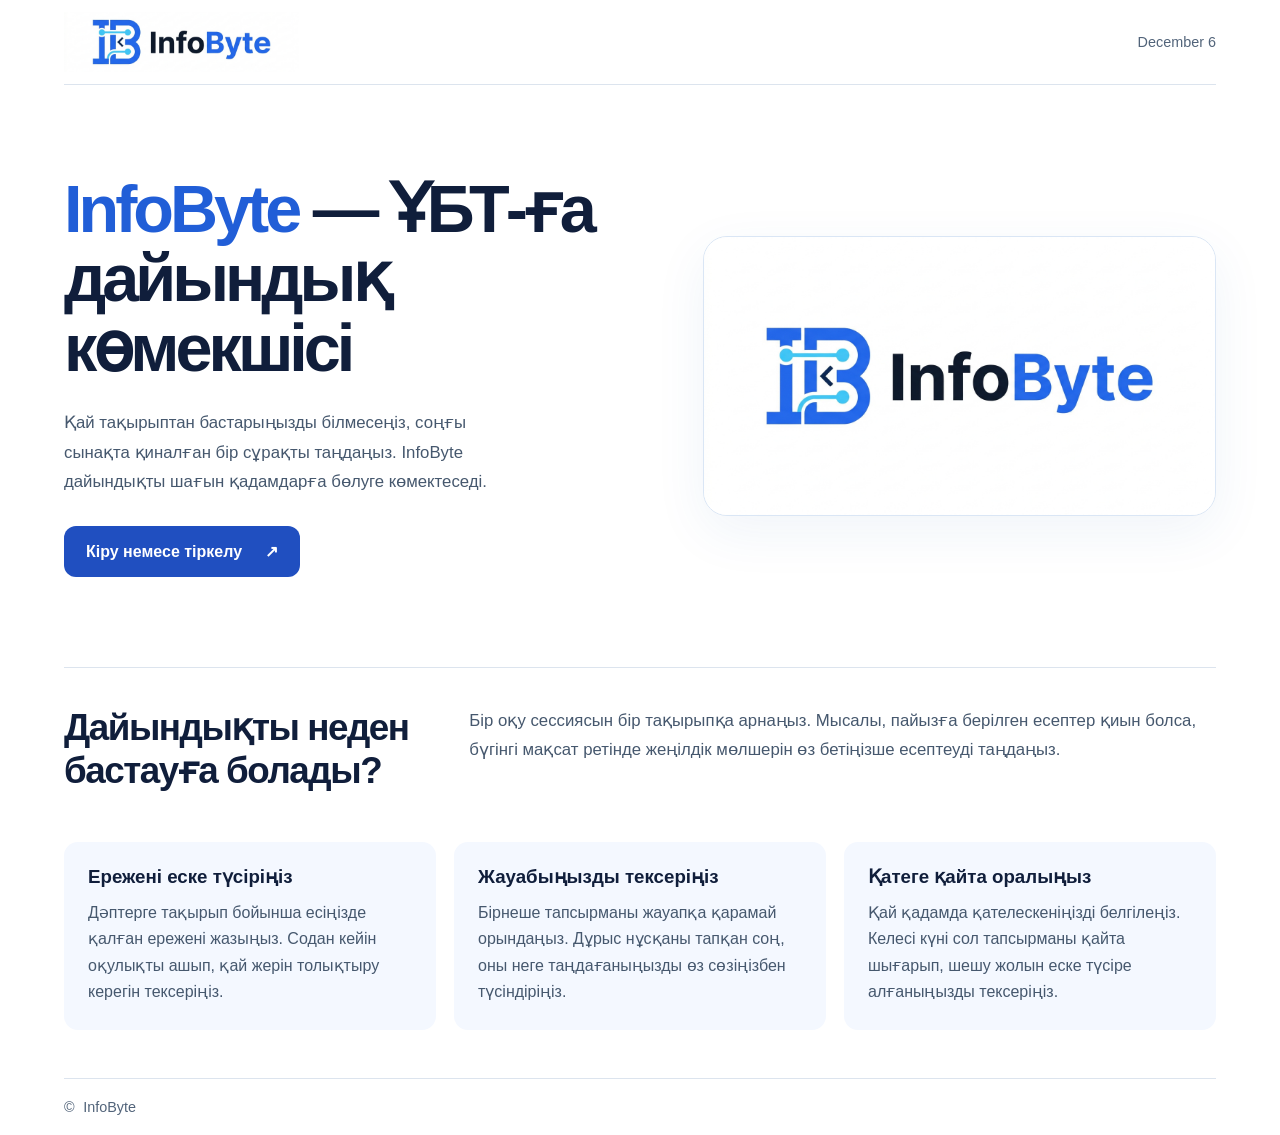
==== InfoByte/main/Frontend/index.html @ 311c9341 "Add files via upload" ====
<!doctype html>
<html lang="kk">
<head>
  <meta charset="utf-8">
  <meta name="viewport" content="width=device-width, initial-scale=1">
  <meta name="description" content="ҰБТ-ға дайындықты жоспарлауға, тақырыптарды қайталауға және қателермен жұмыс істеуге арналған кеңестер.">
  <title>InfoByte — ҰБТ-ға дайындық</title>
  <link rel="stylesheet" href="shared/css/common.css"><link rel="stylesheet" href="main.css"><script src="shared/js/common.js" defer></script>
  <script src="main.js" defer></script>
</head>
<body>
  <div class="shell">
    <header><img class="logo" src="logo.jpg" alt="InfoByte"><span id="today"></span></header>
    <main>
      <section class="hero" aria-labelledby="welcome">
        <div>
          <h1 id="welcome"><span>InfoByte</span> — ҰБТ-ға дайындық көмекшісі</h1>
          <p class="intro">Қай тақырыптан бастарыңызды білмесеңіз, соңғы сынақта қиналған бір сұрақты таңдаңыз. InfoByte дайындықты шағын қадамдарға бөлуге көмектеседі.</p>
          <a class="cta" href="infobyte-auth/login.html">Кіру немесе тіркелу <span aria-hidden="true">↗</span></a>
        </div>
        <div class="logo-panel"><img src="logo.jpg" alt="InfoByte логотипі"></div>
      </section>
      <section class="about" aria-labelledby="about-title">
        <h2 id="about-title">Дайындықты неден бастауға болады?</h2>
        <p>Бір оқу сессиясын бір тақырыпқа арнаңыз. Мысалы, пайызға берілген есептер қиын болса, бүгінгі мақсат ретінде жеңілдік мөлшерін өз бетіңізше есептеуді таңдаңыз.</p>
      </section>
      <section class="guide" aria-label="ҰБТ-ға дайындалу тәсілдері">
        <article><h3>Ережені еске түсіріңіз</h3><p>Дәптерге тақырып бойынша есіңізде қалған ережені жазыңыз. Содан кейін оқулықты ашып, қай жерін толықтыру керегін тексеріңіз.</p></article>
        <article><h3>Жауабыңызды тексеріңіз</h3><p>Бірнеше тапсырманы жауапқа қарамай орындаңыз. Дұрыс нұсқаны тапқан соң, оны неге таңдағаныңызды өз сөзіңізбен түсіндіріңіз.</p></article>
        <article><h3>Қатеге қайта оралыңыз</h3><p>Қай қадамда қателескеніңізді белгілеңіз. Келесі күні сол тапсырманы қайта шығарып, шешу жолын еске түсіре алғаныңызды тексеріңіз.</p></article>
      </section></main>
    <footer>© <span data-year></span> InfoByte</footer>
  </div>
</body>
</html>
---- InfoByte/main/Frontend/main.css ----
:root { color-scheme: light; font-family: "DM Sans", "Segoe UI", Arial, sans-serif; color: #101e3b; background: white; }
* { box-sizing: border-box; }
body { margin: 0; }
.shell { max-width: 1280px; margin: auto; padding: 0 clamp(20px, 5vw, 72px); }
header, footer { display: flex; align-items: center; justify-content: space-between; color: #52647a; font-size: .9rem; }
header { height: 85px; border-bottom: 1px solid #dce4ee; }
.logo { width: 148px; height: 55px; object-fit: cover; }
.hero { display: grid; grid-template-columns: 1.12fr 1fr; gap: clamp(24px, 5vw, 76px); align-items: center; padding: clamp(40px, 7vw, 96px) 0; }
h1, h2, p { margin: 0; }
h1 { font-size: clamp(2.55rem, 5.2vw, 4.9rem); letter-spacing: -.06em; line-height: 1.05; }
h1 span { color: #215ed7; }
.intro, .about p { color: #46586e; line-height: 1.75; font-size: 1.05rem; }
.intro { max-width: 48ch; margin: 24px 0 30px; }
.cta { display: inline-flex; align-items: center; gap: 23px; border-radius: 12px; padding: 16px 22px; color: white; background: #204fc0; text-decoration: none; font-weight: 650; }
.cta:hover { background: #143f9e; }
.cta:focus-visible { outline: 3px solid #168398; outline-offset: 4px; }
.art { position: relative; overflow: hidden; border-radius: 26px; background-color: #101e39; background-image: radial-gradient(#45536d 1px, transparent 1px); background-size: 17px 17px; }
canvas { width: 100%; height: auto; display: block; }
.about { display: grid; grid-template-columns: 1fr 2fr; gap: 32px; border-top: 1px solid #dce4ee; padding: 38px 0 50px; }
h2 { font-size: clamp(1.6rem, 3vw, 2.3rem); letter-spacing: -.04em; }
footer { border-top: 1px solid #dce4ee; padding: 20px 0; }
@media (max-width: 720px) {
  header { height: 68px; }
  .hero, .about { grid-template-columns: 1fr; }
  .hero { gap: 32px; }
  .art { max-width: 500px; width: 100%; justify-self: center; }
  .about { gap: 14px; }
}
.guide { display:grid; grid-template-columns:repeat(auto-fit,minmax(min(100%,230px),1fr)); gap:18px; margin-bottom:48px; }
.guide article { padding:24px; background:#f4f8ff; border-radius:14px; }
.guide h3 { margin:0 0 12px; color:var(--brand); }
.guide p { line-height:1.65; color:#46586e; }
footer { justify-content:flex-start; gap:.3em; }
.logo { width: clamp(175px, 23vw, 235px); height: 60px; object-fit: cover; object-position:center; }
.logo-panel { background:white; border:1px solid #dae6f5; border-radius:24px; overflow:hidden; box-shadow:0 16px 54px #2356a811; }
.logo-panel img { display:block; width:100%; height:auto; }
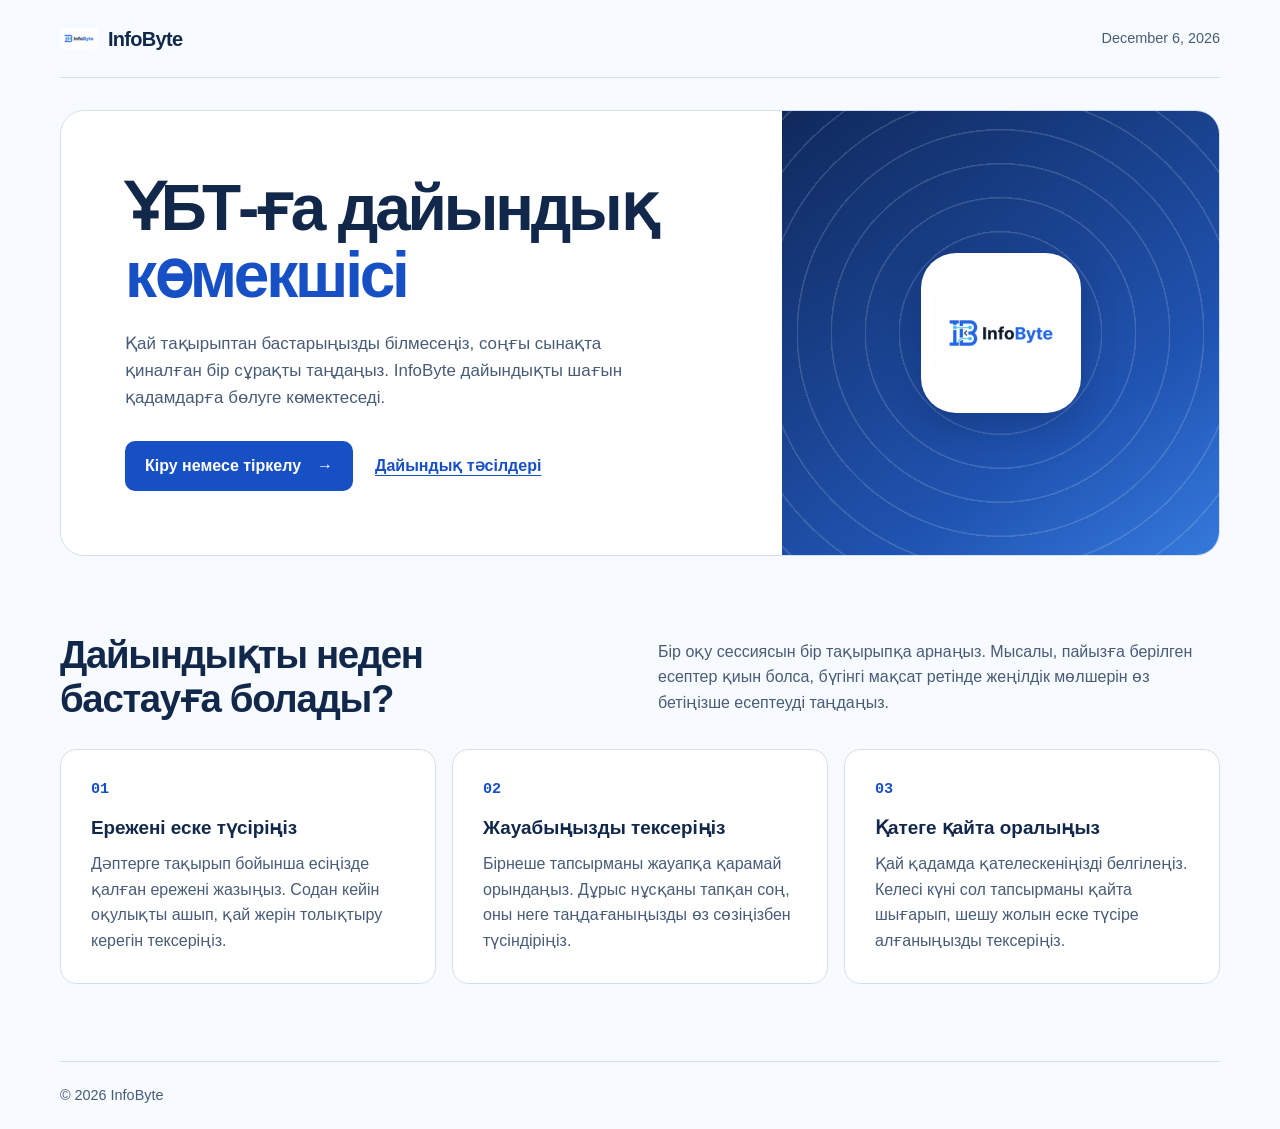
==== commit f6cfefc8: "Update project to latest version" ====
--- a/InfoByte/main/Frontend/index.html
+++ b/InfoByte/main/Frontend/index.html
@@ -3,35 +3,92 @@
 <head>
   <meta charset="utf-8">
   <meta name="viewport" content="width=device-width, initial-scale=1">
-  <meta name="description" content="ҰБТ-ға дайындықты жоспарлауға, тақырыптарды қайталауға және қателермен жұмыс істеуге арналған кеңестер.">
+  <meta name="theme-color" content="#122e68">
+  <meta name="description"
+        content="ҰБТ-ға дайындықты жоспарлау, тақырыптарды қайталау және қателермен жұмыс істеу тәсілдері.">
   <title>InfoByte — ҰБТ-ға дайындық</title>
-  <link rel="stylesheet" href="shared/css/common.css"><link rel="stylesheet" href="main.css"><script src="shared/js/common.js" defer></script>
-  <script src="main.js" defer></script>
+  <link rel="stylesheet" href="main.css">
 </head>
 <body>
   <div class="shell">
-    <header><img class="logo" src="logo.jpg" alt="InfoByte"><span id="today"></span></header>
+    <header class="topbar">
+      <a class="brand" href="index.html" aria-label="InfoByte басты беті">
+        <img src="logo.jpg" width="38" height="38" alt="">
+        <span>InfoByte</span>
+      </a>
+      <time id="today"></time>
+    </header>
+
     <main>
       <section class="hero" aria-labelledby="welcome">
-        <div>
-          <h1 id="welcome"><span>InfoByte</span> — ҰБТ-ға дайындық көмекшісі</h1>
-          <p class="intro">Қай тақырыптан бастарыңызды білмесеңіз, соңғы сынақта қиналған бір сұрақты таңдаңыз. InfoByte дайындықты шағын қадамдарға бөлуге көмектеседі.</p>
-          <a class="cta" href="infobyte-auth/login.html">Кіру немесе тіркелу <span aria-hidden="true">↗</span></a>
+        <div class="hero-copy">
+          <h1 id="welcome">ҰБТ-ға дайындық <span>көмекшісі</span></h1>
+          <p class="intro">
+            Қай тақырыптан бастарыңызды білмесеңіз, соңғы сынақта қиналған
+            бір сұрақты таңдаңыз. InfoByte дайындықты шағын қадамдарға
+            бөлуге көмектеседі.
+          </p>
+          <div class="actions">
+            <a class="cta" href="infobyte-auth/login.html">
+              Кіру немесе тіркелу <span aria-hidden="true">→</span>
+            </a>
+            <a class="guide-link" href="#guide">Дайындық тәсілдері</a>
+          </div>
         </div>
-        <div class="logo-panel"><img src="logo.jpg" alt="InfoByte логотипі"></div>
+
+        <div class="logo-panel" aria-hidden="true">
+          <img src="logo.jpg" width="144" height="144" alt="">
+        </div>
       </section>
-      <section class="about" aria-labelledby="about-title">
-        <h2 id="about-title">Дайындықты неден бастауға болады?</h2>
-        <p>Бір оқу сессиясын бір тақырыпқа арнаңыз. Мысалы, пайызға берілген есептер қиын болса, бүгінгі мақсат ретінде жеңілдік мөлшерін өз бетіңізше есептеуді таңдаңыз.</p>
+
+      <section class="guide" id="guide" aria-labelledby="guide-title">
+        <div class="section-head">
+          <h2 id="guide-title">Дайындықты неден бастауға болады?</h2>
+          <p>
+            Бір оқу сессиясын бір тақырыпқа арнаңыз. Мысалы, пайызға берілген
+            есептер қиын болса, бүгінгі мақсат ретінде жеңілдік мөлшерін өз
+            бетіңізше есептеуді таңдаңыз.
+          </p>
+        </div>
+
+        <ol class="steps">
+          <li>
+            <h3>Ережені еске түсіріңіз</h3>
+            <p>Дәптерге тақырып бойынша есіңізде қалған ережені жазыңыз.
+              Содан кейін оқулықты ашып, қай жерін толықтыру керегін тексеріңіз.</p>
+          </li>
+          <li>
+            <h3>Жауабыңызды тексеріңіз</h3>
+            <p>Бірнеше тапсырманы жауапқа қарамай орындаңыз. Дұрыс нұсқаны
+              тапқан соң, оны неге таңдағаныңызды өз сөзіңізбен түсіндіріңіз.</p>
+          </li>
+          <li>
+            <h3>Қатеге қайта оралыңыз</h3>
+            <p>Қай қадамда қателескеніңізді белгілеңіз. Келесі күні сол
+              тапсырманы қайта шығарып, шешу жолын еске түсіре алғаныңызды
+              тексеріңіз.</p>
+          </li>
+        </ol>
       </section>
-      <section class="guide" aria-label="ҰБТ-ға дайындалу тәсілдері">
-        <article><h3>Ережені еске түсіріңіз</h3><p>Дәптерге тақырып бойынша есіңізде қалған ережені жазыңыз. Содан кейін оқулықты ашып, қай жерін толықтыру керегін тексеріңіз.</p></article>
-        <article><h3>Жауабыңызды тексеріңіз</h3><p>Бірнеше тапсырманы жауапқа қарамай орындаңыз. Дұрыс нұсқаны тапқан соң, оны неге таңдағаныңызды өз сөзіңізбен түсіндіріңіз.</p></article>
-        <article><h3>Қатеге қайта оралыңыз</h3><p>Қай қадамда қателескеніңізді белгілеңіз. Келесі күні сол тапсырманы қайта шығарып, шешу жолын еске түсіре алғаныңызды тексеріңіз.</p></article>
-      </section></main>
+    </main>
+
     <footer>© <span data-year></span> InfoByte</footer>
   </div>
+
+  <script type="module">
+    const now = new Date();
+    const today = document.querySelector("#today");
+    const month = String(now.getMonth() + 1).padStart(2, "0");
+    const day = String(now.getDate()).padStart(2, "0");
+
+    today.dateTime = `${now.getFullYear()}-${month}-${day}`;
+    today.textContent = new Intl.DateTimeFormat("kk-KZ", {
+      day: "numeric",
+      month: "long",
+      year: "numeric"
+    }).format(now);
+
+    document.querySelector("[data-year]").textContent = now.getFullYear();
+  </script>
 </body>
-</html>
-
-
+</html>
--- a/InfoByte/main/Frontend/main.css
+++ b/InfoByte/main/Frontend/main.css
@@ -1,36 +1,241 @@
-:root { color-scheme: light; font-family: "DM Sans", "Segoe UI", Arial, sans-serif; color: #101e3b; background: white; }
-* { box-sizing: border-box; }
-body { margin: 0; }
-.shell { max-width: 1280px; margin: auto; padding: 0 clamp(20px, 5vw, 72px); }
-header, footer { display: flex; align-items: center; justify-content: space-between; color: #52647a; font-size: .9rem; }
-header { height: 85px; border-bottom: 1px solid #dce4ee; }
-.logo { width: 148px; height: 55px; object-fit: cover; }
-.hero { display: grid; grid-template-columns: 1.12fr 1fr; gap: clamp(24px, 5vw, 76px); align-items: center; padding: clamp(40px, 7vw, 96px) 0; }
-h1, h2, p { margin: 0; }
-h1 { font-size: clamp(2.55rem, 5.2vw, 4.9rem); letter-spacing: -.06em; line-height: 1.05; }
-h1 span { color: #215ed7; }
-.intro, .about p { color: #46586e; line-height: 1.75; font-size: 1.05rem; }
-.intro { max-width: 48ch; margin: 24px 0 30px; }
-.cta { display: inline-flex; align-items: center; gap: 23px; border-radius: 12px; padding: 16px 22px; color: white; background: #204fc0; text-decoration: none; font-weight: 650; }
-.cta:hover { background: #143f9e; }
-.cta:focus-visible { outline: 3px solid #168398; outline-offset: 4px; }
-.art { position: relative; overflow: hidden; border-radius: 26px; background-color: #101e39; background-image: radial-gradient(#45536d 1px, transparent 1px); background-size: 17px 17px; }
-canvas { width: 100%; height: auto; display: block; }
-.about { display: grid; grid-template-columns: 1fr 2fr; gap: 32px; border-top: 1px solid #dce4ee; padding: 38px 0 50px; }
-h2 { font-size: clamp(1.6rem, 3vw, 2.3rem); letter-spacing: -.04em; }
-footer { border-top: 1px solid #dce4ee; padding: 20px 0; }
-@media (max-width: 720px) {
-  header { height: 68px; }
-  .hero, .about { grid-template-columns: 1fr; }
-  .hero { gap: 32px; }
-  .art { max-width: 500px; width: 100%; justify-self: center; }
-  .about { gap: 14px; }
-}
-.guide { display:grid; grid-template-columns:repeat(auto-fit,minmax(min(100%,230px),1fr)); gap:18px; margin-bottom:48px; }
-.guide article { padding:24px; background:#f4f8ff; border-radius:14px; }
-.guide h3 { margin:0 0 12px; color:var(--brand); }
-.guide p { line-height:1.65; color:#46586e; }
-footer { justify-content:flex-start; gap:.3em; }
-.logo { width: clamp(175px, 23vw, 235px); height: 60px; object-fit: cover; object-position:center; }
-.logo-panel { background:white; border:1px solid #dae6f5; border-radius:24px; overflow:hidden; box-shadow:0 16px 54px #2356a811; }
-.logo-panel img { display:block; width:100%; height:auto; }
+:root {
+  color-scheme: light;
+  --ink: #12284b;
+  --muted: #485c78;
+  --blue: #174fc5;
+  --line: #d4e0f0;
+  --paper: #f7faff;
+}
+
+* {
+  box-sizing: border-box;
+}
+
+body {
+  margin: 0;
+  background: var(--paper);
+  color: var(--ink);
+  font-family: "Segoe UI", Arial, sans-serif;
+  line-height: 1.6;
+}
+
+h1, h2, h3, p {
+  margin: 0;
+}
+
+.shell {
+  width: min(1160px, calc(100% - 40px));
+  margin-inline: auto;
+}
+
+.topbar, .brand, .actions, .cta {
+  display: flex;
+  align-items: center;
+}
+
+.topbar {
+  min-height: 78px;
+  justify-content: space-between;
+  gap: 16px;
+  border-bottom: 1px solid var(--line);
+}
+
+.brand {
+  gap: 10px;
+  color: var(--ink);
+  font-size: 1.25rem;
+  font-weight: 750;
+  letter-spacing: -.035em;
+  text-decoration: none;
+}
+
+.brand img {
+  object-fit: contain;
+  border-radius: 10px;
+}
+
+#today, footer {
+  color: var(--muted);
+  font-size: .9rem;
+}
+
+.hero {
+  display: grid;
+  grid-template-columns: minmax(0, 1.65fr) minmax(0, 1fr);
+  margin-top: 32px;
+  overflow: hidden;
+  border: 1px solid var(--line);
+  border-radius: 24px;
+  background: white;
+}
+
+.hero-copy {
+  padding: clamp(28px, 5vw, 68px);
+  align-self: center;
+}
+
+h1 {
+  font-size: clamp(2.25rem, 5vw, 4.5rem);
+  line-height: 1.04;
+  letter-spacing: -.05em;
+}
+
+h1 span {
+  display: block;
+  color: var(--blue);
+}
+
+.intro {
+  max-width: 54ch;
+  margin-block: 22px 30px;
+  color: var(--muted);
+  font-size: 1.06rem;
+}
+
+.actions {
+  flex-wrap: wrap;
+  gap: 12px 22px;
+}
+
+.cta {
+  justify-content: center;
+  gap: 16px;
+  padding: 12px 20px;
+  border-radius: 10px;
+  background: var(--blue);
+  color: white;
+  font-weight: 650;
+  text-decoration: none;
+}
+
+.cta:hover {
+  background: #103c9c;
+}
+
+.guide-link {
+  padding-block: 10px;
+  color: var(--blue);
+  font-weight: 600;
+  text-underline-offset: 4px;
+}
+
+a:focus-visible {
+  outline: 3px solid #2778eb;
+  outline-offset: 4px;
+}
+
+.logo-panel {
+  display: grid;
+  place-items: center;
+  padding: 30px;
+  background:
+    repeating-radial-gradient(
+      circle at center,
+      transparent 0 32px,
+      rgb(255 255 255 / 15%) 33px 34px
+    ),
+    linear-gradient(145deg, #10295c, #2054b2 70%, #357add);
+}
+
+.logo-panel img {
+  width: clamp(100px, 13vw, 160px);
+  height: auto;
+  aspect-ratio: 1;
+  padding: 12px;
+  object-fit: contain;
+  border-radius: 22%;
+  background: white;
+  box-shadow: 0 16px 34px rgb(6 24 66 / 25%);
+}
+
+.guide {
+  margin-block: clamp(44px, 6vw, 80px);
+  scroll-margin-top: 24px;
+}
+
+.section-head {
+  display: grid;
+  grid-template-columns: 1fr 1fr;
+  align-items: center;
+  gap: 36px;
+  margin-bottom: 28px;
+}
+
+h2 {
+  max-width: 23ch;
+  font-size: clamp(1.75rem, 3vw, 2.6rem);
+  line-height: 1.15;
+  letter-spacing: -.035em;
+}
+
+.section-head p, .steps p {
+  color: var(--muted);
+}
+
+.steps {
+  display: grid;
+  grid-template-columns: repeat(3, minmax(0, 1fr));
+  gap: 16px;
+  padding: 0;
+  margin: 0;
+  list-style: none;
+  counter-reset: step;
+}
+
+.steps li {
+  counter-increment: step;
+  padding: clamp(20px, 2.4vw, 30px);
+  border: 1px solid var(--line);
+  border-radius: 16px;
+  background: white;
+}
+
+.steps li::before {
+  display: block;
+  margin-bottom: 18px;
+  content: counter(step, decimal-leading-zero);
+  color: var(--blue);
+  font: 600 .95rem/1.2 ui-monospace, monospace;
+}
+
+.steps h3 {
+  margin-bottom: 10px;
+  font-size: 1.18rem;
+  line-height: 1.3;
+}
+
+footer {
+  padding-block: 22px;
+  border-top: 1px solid var(--line);
+}
+
+@media (max-width: 760px) {
+  .shell {
+    width: calc(100% - 28px);
+  }
+
+  .topbar {
+    min-height: 64px;
+  }
+
+  .hero, .section-head, .steps {
+    grid-template-columns: 1fr;
+  }
+
+  .hero {
+    margin-top: 20px;
+  }
+
+  .logo-panel {
+    min-height: 150px;
+    padding: 20px;
+  }
+
+  .section-head {
+    gap: 14px;
+  }
+
+  .steps li::before {
+    margin-bottom: 10px;
+  }
+}
